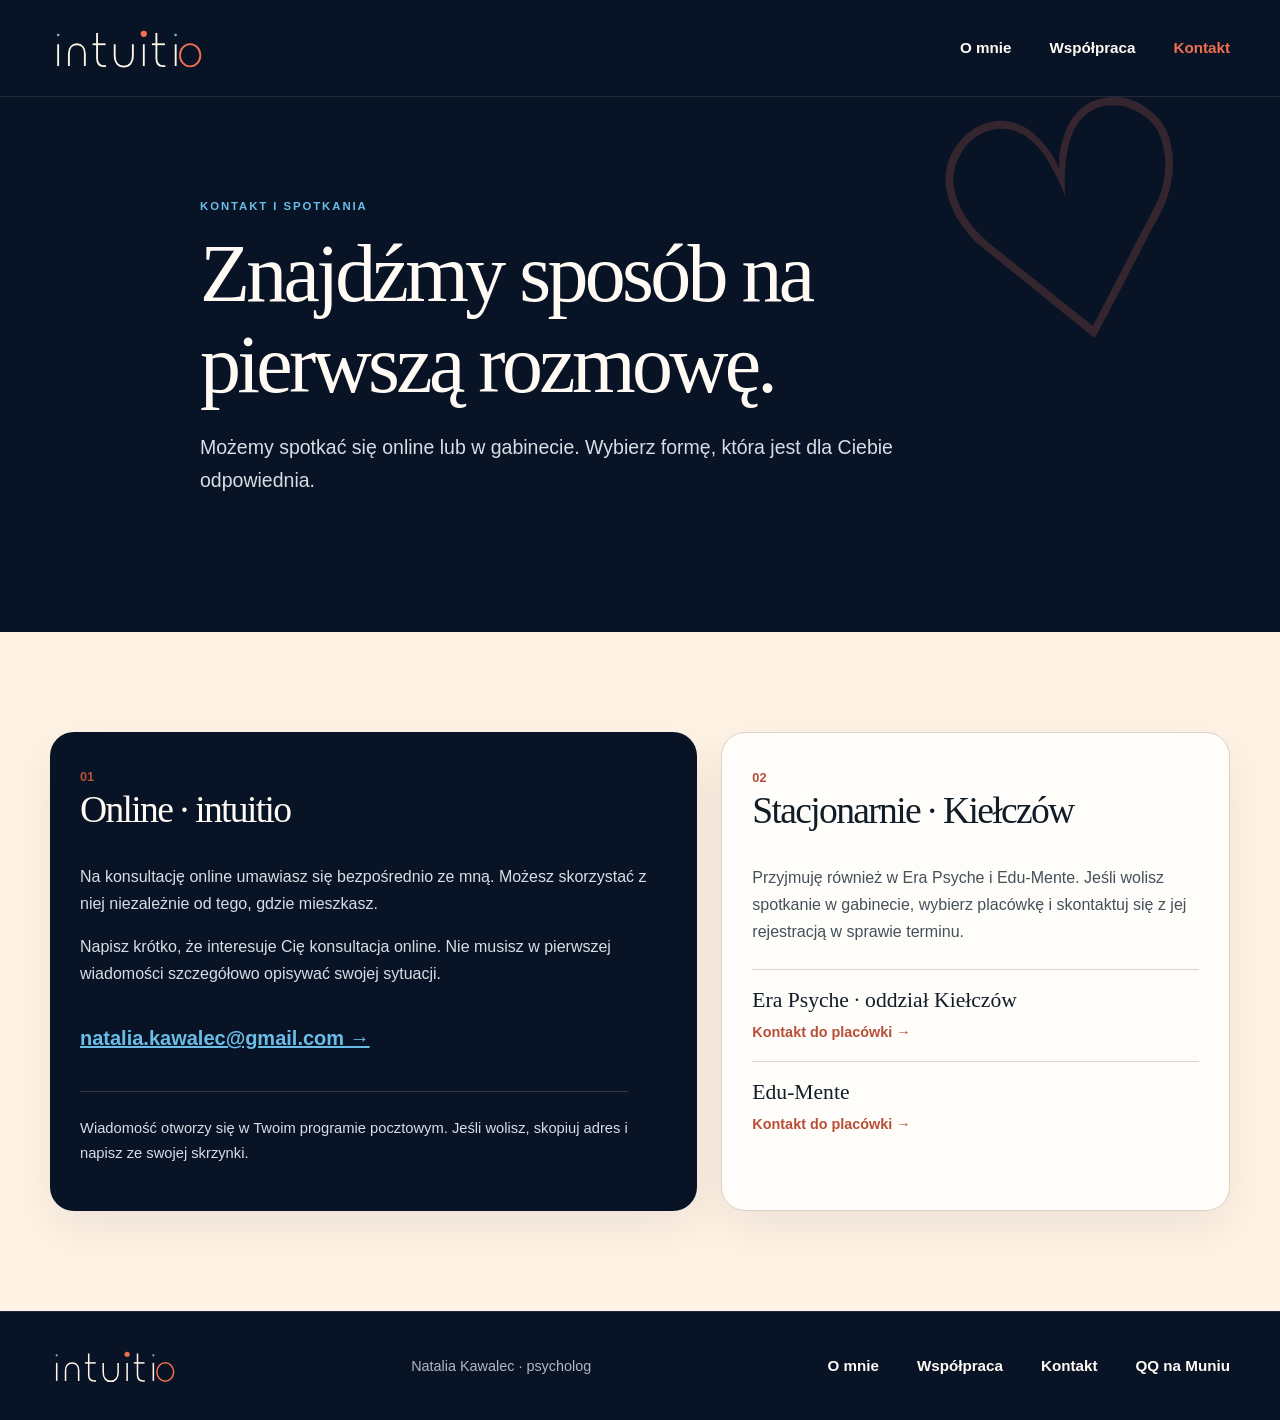
==== kontakt.html @ 8f4c76d5 "Add files via upload" ====
<!doctype html>
<html lang="pl">
<head>
  <meta charset="utf-8"><meta name="viewport" content="width=device-width, initial-scale=1">
  <meta name="description" content="Konsultacje online z Natalią Kawalec oraz spotkania stacjonarne w Kiełczowie.">
  <link rel="canonical" href="https://in2itio.pl/kontakt.html">
  <meta property="og:type" content="website"><meta property="og:locale" content="pl_PL"><meta property="og:title" content="Kontakt — intuitio"><meta property="og:description" content="Konsultacje online i spotkania stacjonarne w Kiełczowie."><meta property="og:url" content="https://in2itio.pl/kontakt.html"><meta property="og:image" content="https://in2itio.pl/assets/images/natalia-hero-1600.jpg">
  <title>Kontakt i konsultacje — intuitio</title><link rel="icon" href="assets/favicon.svg" type="image/svg+xml"><link rel="stylesheet" href="styles.css">
</head>
<body>
  <a class="skip-link" href="#main">Przejdź do treści</a>
  <header class="site-header site-header-dark"><div class="wrap header-inner"><a class="brand" href="index.html" aria-label="intuitio — strona główna"><img src="assets/logo-light.svg" alt="intuitio" width="160" height="49"></a><nav aria-label="Menu główne"><a href="o-mnie.html">O mnie</a><a href="wspolpraca.html">Współpraca</a><a href="kontakt.html" aria-current="page">Kontakt</a></nav></div></header>
  <main id="main">
    <section class="page-hero"><div class="wrap narrow"><p class="eyebrow">Kontakt i spotkania</p><h1>Znajdźmy sposób na pierwszą rozmowę.</h1><p>Możemy spotkać się online lub w gabinecie. Wybierz formę, która jest dla Ciebie odpowiednia.</p></div></section>
    <section class="section section-cream"><div class="wrap contact-grid">
      <article class="soft-card contact-primary"><span class="number">01</span><h2>Online · intuitio</h2><p>Na konsultację online umawiasz się bezpośrednio ze mną. Możesz skorzystać z niej niezależnie od tego, gdzie mieszkasz.</p><p>Napisz krótko, że interesuje Cię konsultacja online. Nie musisz w pierwszej wiadomości szczegółowo opisywać swojej sytuacji.</p><a class="email-link" href="mailto:natalia.kawalec@gmail.com?subject=Konsultacja%20online%20%E2%80%94%20intuitio">natalia.kawalec@gmail.com →</a><p class="contact-note">Wiadomość otworzy się w Twoim programie pocztowym. Jeśli wolisz, skopiuj adres i napisz ze swojej skrzynki.</p></article>
      <article class="soft-card" id="stacjonarnie"><span class="number">02</span><h2>Stacjonarnie · Kiełczów</h2><p>Przyjmuję również w Era Psyche i Edu-Mente. Jeśli wolisz spotkanie w gabinecie, wybierz placówkę i skontaktuj się z jej rejestracją w sprawie terminu.</p><div class="place-list"><a class="place-link" href="https://www.erapsyche.com.pl/kontakt/" target="_blank" rel="noopener noreferrer"><strong>Era Psyche · oddział Kiełczów</strong><span>Kontakt do placówki →</span></a><a class="place-link" href="https://edu-mente.pl/kontakt/" target="_blank" rel="noopener noreferrer"><strong>Edu-Mente</strong><span>Kontakt do placówki →</span></a></div></article>
    </div></section>
  </main>
  <footer class="site-footer site-footer-dark"><div class="wrap footer-inner"><a class="footer-brand" href="index.html"><img src="assets/logo-light.svg" alt="intuitio" width="130" height="40"></a><p>Natalia Kawalec · psycholog</p><nav aria-label="Menu w stopce"><a href="o-mnie.html">O mnie</a><a href="wspolpraca.html">Współpraca</a><a href="kontakt.html">Kontakt</a><a href="https://www.facebook.com/qqmuniu/" target="_blank" rel="noopener noreferrer">QQ na Muniu</a></nav></div></footer>
</body></html>
---- styles.css ----
:root{--navy:#081426;--navy-2:#101c2d;--ink:#101c27;--ink-soft:#45515b;--cream:#fff3e5;--paper:#fffaf3;--coral:#f06f4f;--coral-dark:#b94e37;--blue:#69bde7;--gold:#f6b84f;--pink:#facdc9;--line:#dfd1c3;--serif:Georgia,"Times New Roman",serif;--sans:Arial,Helvetica,sans-serif;--shadow:0 18px 50px #08142614}
*{box-sizing:border-box}html{scroll-behavior:smooth}body{margin:0;background:var(--paper);color:var(--ink);font:16px/1.7 var(--sans);text-rendering:optimizeLegibility}a{color:inherit}img{max-width:100%;height:auto}h1,h2,h3,p{margin-top:0}h1,h2,h3{line-height:1.12}h1,h2{font-family:var(--serif);font-weight:400;letter-spacing:-.045em}h1{font-size:clamp(3.4rem,6.4vw,6.8rem)}h2{font-size:clamp(2.55rem,4.3vw,4.8rem)}h3{font-size:1.28rem;letter-spacing:-.02em}p{max-width:67ch}.wrap{width:min(1180px,calc(100% - 48px));margin-inline:auto}.narrow{max-width:880px}.skip-link{position:absolute;top:-100px;left:16px;z-index:20;background:white;color:var(--navy);padding:10px 16px}.skip-link:focus{top:12px}.site-header{position:relative;z-index:10;background:var(--paper);border-bottom:1px solid var(--line)}.site-header-dark{background:var(--navy);color:var(--paper);border-color:#ffffff18}.home .site-header{position:absolute;inset:0 0 auto;background:transparent}.header-inner{display:flex;align-items:center;justify-content:space-between;gap:28px;min-height:96px}.brand img{display:block;width:152px}.site-header nav,.site-footer nav{display:flex;gap:clamp(18px,3vw,38px);align-items:center}.site-header nav a,.site-footer nav a{text-decoration:none;font-size:.95rem;font-weight:700}.site-header nav a:hover,.site-footer nav a:hover,.site-header nav a[aria-current]{color:var(--coral)}a:focus-visible{outline:3px solid var(--blue);outline-offset:4px;border-radius:5px}.eyebrow{text-transform:uppercase;letter-spacing:.17em;font-size:.71rem;font-weight:800;color:var(--coral-dark)}.eyebrow-light{color:var(--blue)}.dot{display:inline-block;width:8px;height:8px;border-radius:50%;background:var(--coral);margin-right:10px}.button{display:inline-flex;align-items:center;justify-content:center;gap:24px;background:var(--coral);color:white;padding:15px 25px;border-radius:999px;text-decoration:none;font-weight:800;line-height:1.3;box-shadow:0 8px 24px #f06f4f25;transition:transform .2s,background .2s}.button:hover{transform:translateY(-2px);background:#dc5a3d}.button span{font-size:1.25rem;font-weight:400}.text-link{display:inline-block;color:var(--coral-dark);font-weight:800;text-decoration-thickness:1px;text-underline-offset:6px}
.hero{position:relative;isolation:isolate;min-height:760px;background:var(--navy);color:var(--paper);overflow:hidden}.hero-photo{position:absolute;z-index:-2;inset:0 0 0 44%;background-image:linear-gradient(90deg,var(--navy) 0%,#081426ce 25%,transparent 61%),url("assets/images/natalia-hero-1600.jpg");background-size:cover;background-position:62% center}.hero:after{content:"";position:absolute;z-index:-1;inset:0;background:linear-gradient(90deg,#081426 0%,#081426f5 37%,transparent 65%)}.hero-inner{display:flex;align-items:center;min-height:760px;padding:135px 0 90px}.hero-copy{width:min(670px,60%)}.hero h1{margin-bottom:26px}.hero h1 em{display:block;color:var(--coral);font-weight:400}.hero-lead{font-size:clamp(1.08rem,1.65vw,1.35rem);line-height:1.6;color:#f8eee2}.signature{font-size:1.42rem;font-weight:800;margin:28px 0}.signature span{color:var(--blue)}.hero-heart{position:absolute;right:4%;top:16%;color:var(--coral);font:400 9rem/1 var(--serif);transform:rotate(-12deg)}.hero-doodle{position:absolute;color:var(--blue);font-size:3.2rem}.hero-doodle-left{left:3%;top:24%}
.section{padding-block:100px;position:relative}.section-cream{background:var(--cream)}.section-navy{background:var(--navy);color:var(--paper)}.section-navy .eyebrow{color:var(--gold)}.section-navy p:not(.eyebrow){color:#d7dde4}.wave-top{margin-top:-1px;padding-top:125px;clip-path:ellipse(105% 100% at 50% 100%)}.wave-both{margin-block:-36px;z-index:2;clip-path:polygon(0 6%,8% 4%,18% 5%,30% 3%,42% 5%,54% 4%,67% 6%,80% 4%,91% 5%,100% 2%,100% 95%,92% 97%,80% 96%,68% 98%,55% 96%,42% 98%,30% 96%,16% 98%,7% 96%,0 98%)}.section-intro{max-width:720px;margin-bottom:46px}.section-intro>p:last-child{color:var(--ink-soft);font-size:1.12rem}.topic-grid{display:grid;grid-template-columns:repeat(4,1fr);gap:18px}.topic-card{position:relative;background:transparent;padding:6px 12px 10px;text-align:center}.topic-card h3{margin:17px 0 8px}.topic-card p{font-size:.95rem;color:var(--ink-soft);line-height:1.55}.topic-card>a{font-size:.88rem;font-weight:800;color:var(--coral-dark);text-underline-offset:5px}.topic-symbol{display:grid;place-items:center;width:112px;height:102px;margin-inline:auto;border-radius:47% 53% 58% 42% / 45% 45% 55% 55%;font:400 3.8rem/1 var(--serif);color:var(--navy);transform:rotate(-4deg)}.topic-symbol.blue{background:#a9d9f0}.topic-symbol.coral{background:#ef8a70;color:white}.topic-symbol.gold{background:#f9c268}.topic-symbol.pink{background:var(--pink)}
.compact-audience{padding-block:110px 125px}.audience-layout{display:grid;grid-template-columns:.8fr 1.2fr;gap:90px}.audience-list p{max-width:none;margin:0;padding:15px 0;border-bottom:1px solid #ffffff26;font:400 clamp(1.2rem,2vw,1.7rem)/1.3 var(--serif);color:var(--paper)!important}.audience-list p span{font:800 .75rem var(--sans);color:var(--gold);margin-right:22px}.button-outline{margin-top:32px;background:transparent;border:1px solid var(--gold);color:var(--gold);box-shadow:none}.button-outline:hover{background:#ffffff10}
.meetings{padding-block:145px}.meeting-layout{display:grid;grid-template-columns:.72fr 1.28fr;gap:70px}.meeting-lead{color:var(--ink-soft)}.meeting-options{border-left:1px solid var(--line);padding-left:50px}.meeting-row{display:grid;grid-template-columns:auto 1fr;gap:24px;padding:28px 0}.meeting-row+ .meeting-row{border-top:1px solid var(--line)}.meeting-row h3{font:400 2rem/1.15 var(--serif);margin-bottom:10px}.meeting-row p{color:var(--ink-soft);margin-bottom:10px}.meeting-icon{display:grid;place-items:center;width:72px;height:72px;border-radius:50%;font-size:2.5rem;color:var(--navy)}.meeting-icon.blue{background:#a9d9f0}.meeting-icon.pink{background:var(--pink)}
.paths{padding:130px 0 110px}.paths-grid{display:grid;grid-template-columns:1.25fr .75fr;gap:80px;align-items:center}.path-about h2{max-width:680px}.qq-card{min-height:310px;display:flex;flex-direction:column;align-items:center;justify-content:center;text-align:center;padding:40px;border:3px solid var(--blue);border-radius:49% 51% 48% 52% / 42% 46% 54% 58%;color:var(--paper);text-decoration:none;transform:rotate(-3deg);transition:transform .2s,background .2s}.qq-card:hover{transform:rotate(0deg) translateY(-3px);background:#ffffff08}.qq-mark{font:italic 2rem/1.2 var(--serif);margin-bottom:15px}.qq-card strong{font-size:1.13rem;max-width:250px;margin-bottom:24px}.qq-card>span:last-child{color:var(--blue);font-weight:800}.contact-cta{background:var(--coral);color:white;padding:80px 0}.contact-cta .eyebrow{color:var(--navy)}.contact-cta-inner{display:flex;align-items:center;justify-content:space-between;gap:60px}.contact-cta h2{margin-bottom:15px}.button-dark{flex:none;background:var(--navy);box-shadow:none}.button-dark:hover{background:#172b43}
.site-footer{background:var(--paper);border-top:1px solid var(--line)}.site-footer-dark{background:var(--navy);color:var(--paper);border-color:#ffffff18}.footer-inner{display:flex;align-items:center;justify-content:space-between;gap:24px;padding-block:35px}.footer-brand img{width:125px;display:block}.footer-inner p{margin:0;color:#aeb8c2!important;font-size:.9rem}
.page-hero{background:var(--navy);color:var(--paper);padding:100px 0 115px;position:relative;overflow:hidden}.page-hero:after{content:"♡";position:absolute;right:5%;top:-25px;color:#f06f4f30;font:400 20rem/1 var(--serif);transform:rotate(-12deg)}.page-hero h1{margin-bottom:20px;max-width:900px}.page-hero p:last-child{font-size:1.22rem;color:#d7dde4;position:relative;z-index:1}.page-hero .eyebrow{color:var(--blue)}.three-grid{display:grid;grid-template-columns:repeat(3,1fr);gap:20px;margin-top:40px}.soft-card{background:#fffdf9;border:1px solid var(--line);padding:30px;border-radius:24px;box-shadow:var(--shadow)}.soft-card h3{font:400 1.75rem/1.18 var(--serif)}.soft-card p{color:var(--ink-soft)}.number{color:var(--coral-dark);font-weight:800;font-size:.8rem}.detail-grid{display:grid;grid-template-columns:repeat(2,1fr);gap:35px 60px;margin-top:40px}.detail-grid article{border-top:1px solid var(--line);padding-top:24px}.detail-grid h3{font:400 1.75rem/1.2 var(--serif)}.detail-grid p{color:var(--ink-soft)}.split{display:grid;grid-template-columns:1fr 1fr;gap:80px}.reading{font-size:1.08rem}.reading p{margin-bottom:22px}.reading .button{margin-top:12px}.section-navy .reading p{color:#e3e8e8}.about-layout{display:grid;grid-template-columns:.82fr 1.18fr;gap:85px;align-items:center}.about-photo{position:relative}.about-photo img{display:block;width:100%;max-height:700px;object-fit:cover;object-position:center 27%;border-radius:220px 220px 28px 28px;box-shadow:var(--shadow)}.about-photo:after{content:"z uważnością\A i konkretem";white-space:pre;position:absolute;right:-28px;bottom:45px;background:var(--blue);padding:20px 25px;border-radius:50%;font:italic 1.15rem/1.25 var(--serif);text-align:center;transform:rotate(7deg)}.contact-grid{display:grid;grid-template-columns:1.12fr .88fr;gap:24px}.contact-grid h2{font-size:2.35rem}.contact-primary{background:var(--navy);color:var(--paper);border:0}.contact-primary p{color:#d7dde4}.email-link{display:inline-block;margin-top:18px;font-weight:800;color:var(--blue);font-size:clamp(1rem,2vw,1.25rem);overflow-wrap:anywhere}.place-list{display:grid;gap:16px;margin-top:24px}.place-link{display:block;border-top:1px solid var(--line);padding-top:18px;text-decoration:none}.place-link strong{display:block;font:400 1.35rem/1.2 var(--serif);margin-bottom:4px}.place-link span{color:var(--coral-dark);font-weight:800;font-size:.9rem}.contact-note{margin-top:36px;padding-top:24px;border-top:1px solid #ffffff28;font-size:.92rem}
@media(max-width:950px){.hero,.hero-inner{min-height:710px}.hero-copy{width:67%}.hero-photo{inset:0 0 0 35%;background-position:60% center}.topic-grid{grid-template-columns:repeat(2,1fr);gap:35px}.audience-layout,.about-layout{gap:45px}.meeting-layout{grid-template-columns:1fr;gap:15px}.meeting-options{border-left:0;padding-left:0}.three-grid{grid-template-columns:1fr 1fr}.paths-grid{gap:45px}.contact-cta-inner{align-items:flex-start;flex-direction:column;gap:25px}.footer-inner{flex-wrap:wrap}}
@media(max-width:680px){.wrap{width:min(100% - 32px,1180px)}.header-inner{min-height:82px;flex-wrap:wrap;justify-content:center;gap:2px;padding:12px 0}.brand img{width:120px}.site-header nav{width:100%;justify-content:center;gap:25px}.site-header nav a{font-size:.84rem}.home .site-header{position:absolute}.hero{min-height:790px}.hero-inner{min-height:790px;align-items:flex-end;padding:150px 0 76px}.hero-photo{inset:0;background-image:linear-gradient(180deg,#08142655 0%,#08142620 30%,#081426 72%),url("assets/images/natalia-portret-960.jpg");background-position:center 18%;background-size:cover}.hero:after{background:linear-gradient(180deg,#08142620 0%,#081426 76%)}.hero-copy{width:100%}.hero h1{font-size:clamp(3rem,13vw,4.35rem);margin-bottom:18px}.hero h1 em{display:inline}.hero-lead{font-size:1rem;line-height:1.5}.signature{font-size:1.16rem;margin:19px 0}.hero-heart{font-size:5rem;right:5%;top:19%}.hero-doodle{display:none}.section{padding-block:72px}.wave-top{padding-top:90px;clip-path:ellipse(145% 100% at 50% 100%)}.wave-both{margin-block:-18px;padding-block:95px;clip-path:polygon(0 2%,25% 4%,52% 2%,78% 4%,100% 2%,100% 98%,72% 96%,48% 98%,23% 96%,0 98%)}.topic-grid,.three-grid,.detail-grid,.audience-layout,.split,.about-layout,.contact-grid,.paths-grid{grid-template-columns:1fr}.topic-grid{gap:30px}.topic-card{padding-inline:5px}.audience-layout,.split,.about-layout{gap:28px}.meeting-row{grid-template-columns:1fr;gap:16px}.meeting-row h3{font-size:1.75rem}.paths{padding-block:95px}.qq-card{min-height:270px;max-width:380px;margin:10px auto 0}.page-hero{padding:72px 0 82px}.page-hero:after{font-size:12rem}.soft-card{padding:25px}.about-photo{max-width:420px;margin-inline:auto}.about-photo:after{right:-5px}.footer-inner{flex-direction:column;align-items:flex-start}.site-footer nav{flex-wrap:wrap;gap:18px 24px}.contact-cta{padding:65px 0}.button{padding:14px 20px}.contact-cta .button{font-size:.88rem;max-width:100%;overflow-wrap:anywhere}}
@media(prefers-reduced-motion:reduce){html{scroll-behavior:auto}.button,.qq-card{transition:none}}

/* Safeguards for narrow viewports and long Polish copy. */
body{overflow-x:hidden}.hero-copy,.wrap,.section-intro,.meeting-layout>*,.paths-grid>*,.contact-cta-inner>*{min-width:0}
@media(max-width:680px){.wrap{width:calc(100% - 32px);max-width:1180px}.section-intro,.reading,.hero-copy{width:100%;max-width:100%;min-width:0}h1,h2,h3,p{max-width:100%;overflow-wrap:break-word}.section h2{font-size:clamp(2.25rem,10.5vw,3rem)}}
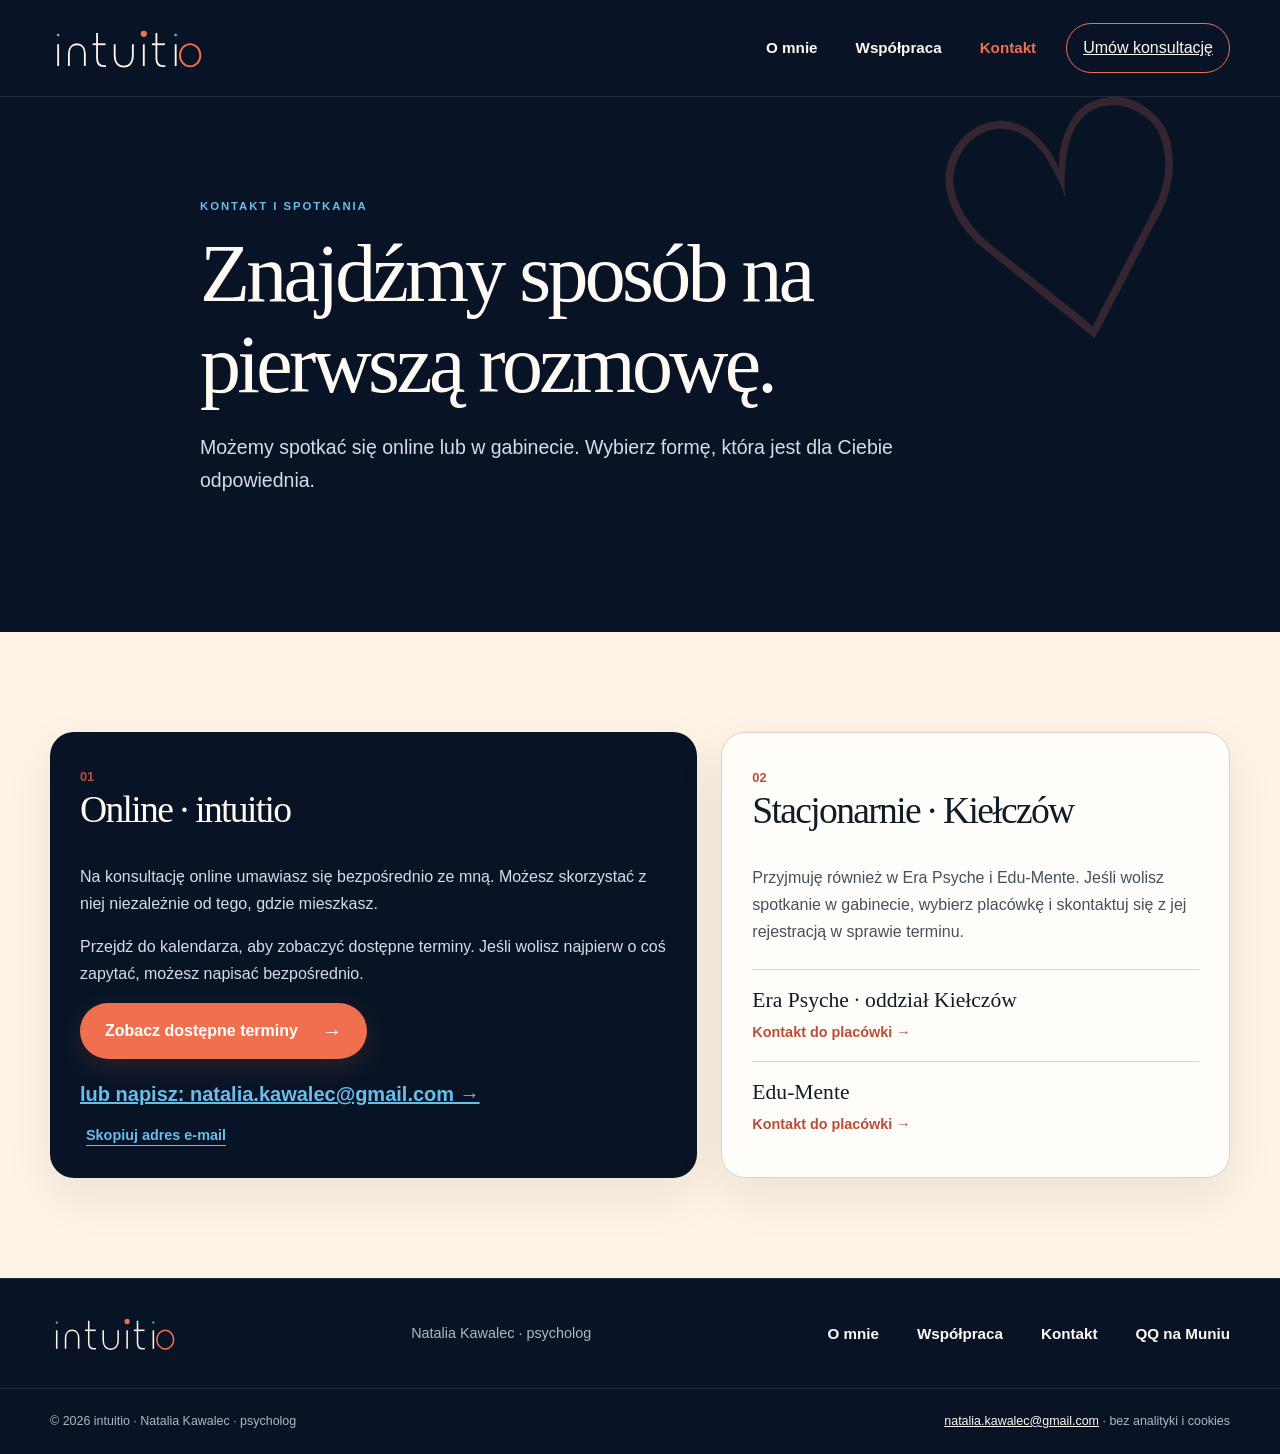
==== commit 9729c60e: "Add files via upload" ====
--- a/kontakt.html
+++ b/kontakt.html
@@ -9,13 +9,14 @@
 </head>
 <body>
   <a class="skip-link" href="#main">Przejdź do treści</a>
-  <header class="site-header site-header-dark"><div class="wrap header-inner"><a class="brand" href="index.html" aria-label="intuitio — strona główna"><img src="assets/logo-light.svg" alt="intuitio" width="160" height="49"></a><nav aria-label="Menu główne"><a href="o-mnie.html">O mnie</a><a href="wspolpraca.html">Współpraca</a><a href="kontakt.html" aria-current="page">Kontakt</a></nav></div></header>
+  <header class="site-header site-header-dark"><div class="wrap header-inner"><a class="brand" href="index.html" aria-label="intuitio — strona główna"><img src="assets/logo-light.svg" alt="intuitio" width="160" height="49"></a><div class="header-actions"><nav aria-label="Menu główne"><a href="o-mnie.html">O mnie</a><a href="wspolpraca.html">Współpraca</a><a href="kontakt.html" aria-current="page">Kontakt</a></nav><a class="header-cta" href="rezerwacja.html">Umów konsultację</a></div></div></header>
   <main id="main">
     <section class="page-hero"><div class="wrap narrow"><p class="eyebrow">Kontakt i spotkania</p><h1>Znajdźmy sposób na pierwszą rozmowę.</h1><p>Możemy spotkać się online lub w gabinecie. Wybierz formę, która jest dla Ciebie odpowiednia.</p></div></section>
     <section class="section section-cream"><div class="wrap contact-grid">
-      <article class="soft-card contact-primary"><span class="number">01</span><h2>Online · intuitio</h2><p>Na konsultację online umawiasz się bezpośrednio ze mną. Możesz skorzystać z niej niezależnie od tego, gdzie mieszkasz.</p><p>Napisz krótko, że interesuje Cię konsultacja online. Nie musisz w pierwszej wiadomości szczegółowo opisywać swojej sytuacji.</p><a class="email-link" href="mailto:natalia.kawalec@gmail.com?subject=Konsultacja%20online%20%E2%80%94%20intuitio">natalia.kawalec@gmail.com →</a><p class="contact-note">Wiadomość otworzy się w Twoim programie pocztowym. Jeśli wolisz, skopiuj adres i napisz ze swojej skrzynki.</p></article>
+      <article class="soft-card contact-primary"><span class="number">01</span><h2>Online · intuitio</h2><p>Na konsultację online umawiasz się bezpośrednio ze mną. Możesz skorzystać z niej niezależnie od tego, gdzie mieszkasz.</p><p>Przejdź do kalendarza, aby zobaczyć dostępne terminy. Jeśli wolisz najpierw o coś zapytać, możesz napisać bezpośrednio.</p><a class="button" href="rezerwacja.html">Zobacz dostępne terminy <span aria-hidden="true">→</span></a><br><a class="email-link" href="mailto:natalia.kawalec@gmail.com?subject=Konsultacja%20online%20%E2%80%94%20intuitio">lub napisz: natalia.kawalec@gmail.com →</a><br><button class="copy-email" type="button" data-copy-email="natalia.kawalec@gmail.com">Skopiuj adres e-mail</button></article>
       <article class="soft-card" id="stacjonarnie"><span class="number">02</span><h2>Stacjonarnie · Kiełczów</h2><p>Przyjmuję również w Era Psyche i Edu-Mente. Jeśli wolisz spotkanie w gabinecie, wybierz placówkę i skontaktuj się z jej rejestracją w sprawie terminu.</p><div class="place-list"><a class="place-link" href="https://www.erapsyche.com.pl/kontakt/" target="_blank" rel="noopener noreferrer"><strong>Era Psyche · oddział Kiełczów</strong><span>Kontakt do placówki →</span></a><a class="place-link" href="https://edu-mente.pl/kontakt/" target="_blank" rel="noopener noreferrer"><strong>Edu-Mente</strong><span>Kontakt do placówki →</span></a></div></article>
     </div></section>
   </main>
-  <footer class="site-footer site-footer-dark"><div class="wrap footer-inner"><a class="footer-brand" href="index.html"><img src="assets/logo-light.svg" alt="intuitio" width="130" height="40"></a><p>Natalia Kawalec · psycholog</p><nav aria-label="Menu w stopce"><a href="o-mnie.html">O mnie</a><a href="wspolpraca.html">Współpraca</a><a href="kontakt.html">Kontakt</a><a href="https://www.facebook.com/qqmuniu/" target="_blank" rel="noopener noreferrer">QQ na Muniu</a></nav></div></footer>
+  <footer class="site-footer site-footer-dark"><div class="wrap footer-inner"><a class="footer-brand" href="index.html"><img src="assets/logo-light.svg" alt="intuitio" width="130" height="40"></a><p>Natalia Kawalec · psycholog</p><nav aria-label="Menu w stopce"><a href="o-mnie.html">O mnie</a><a href="wspolpraca.html">Współpraca</a><a href="kontakt.html">Kontakt</a><a href="https://www.facebook.com/qqmuniu/" target="_blank" rel="noopener noreferrer">QQ na Muniu</a></nav></div><div class="formal-footer"><div class="wrap formal-footer-inner"><p>© 2026 intuitio · Natalia Kawalec · psycholog</p><p><a href="mailto:natalia.kawalec@gmail.com">natalia.kawalec@gmail.com</a> · bez analityki i cookies</p></div></div></footer>
+  <script src="app.js" defer></script>
 </body></html>
--- a/styles.css
+++ b/styles.css
@@ -11,6 +11,15 @@
 @media(max-width:680px){.wrap{width:min(100% - 32px,1180px)}.header-inner{min-height:82px;flex-wrap:wrap;justify-content:center;gap:2px;padding:12px 0}.brand img{width:120px}.site-header nav{width:100%;justify-content:center;gap:25px}.site-header nav a{font-size:.84rem}.home .site-header{position:absolute}.hero{min-height:790px}.hero-inner{min-height:790px;align-items:flex-end;padding:150px 0 76px}.hero-photo{inset:0;background-image:linear-gradient(180deg,#08142655 0%,#08142620 30%,#081426 72%),url("assets/images/natalia-portret-960.jpg");background-position:center 18%;background-size:cover}.hero:after{background:linear-gradient(180deg,#08142620 0%,#081426 76%)}.hero-copy{width:100%}.hero h1{font-size:clamp(3rem,13vw,4.35rem);margin-bottom:18px}.hero h1 em{display:inline}.hero-lead{font-size:1rem;line-height:1.5}.signature{font-size:1.16rem;margin:19px 0}.hero-heart{font-size:5rem;right:5%;top:19%}.hero-doodle{display:none}.section{padding-block:72px}.wave-top{padding-top:90px;clip-path:ellipse(145% 100% at 50% 100%)}.wave-both{margin-block:-18px;padding-block:95px;clip-path:polygon(0 2%,25% 4%,52% 2%,78% 4%,100% 2%,100% 98%,72% 96%,48% 98%,23% 96%,0 98%)}.topic-grid,.three-grid,.detail-grid,.audience-layout,.split,.about-layout,.contact-grid,.paths-grid{grid-template-columns:1fr}.topic-grid{gap:30px}.topic-card{padding-inline:5px}.audience-layout,.split,.about-layout{gap:28px}.meeting-row{grid-template-columns:1fr;gap:16px}.meeting-row h3{font-size:1.75rem}.paths{padding-block:95px}.qq-card{min-height:270px;max-width:380px;margin:10px auto 0}.page-hero{padding:72px 0 82px}.page-hero:after{font-size:12rem}.soft-card{padding:25px}.about-photo{max-width:420px;margin-inline:auto}.about-photo:after{right:-5px}.footer-inner{flex-direction:column;align-items:flex-start}.site-footer nav{flex-wrap:wrap;gap:18px 24px}.contact-cta{padding:65px 0}.button{padding:14px 20px}.contact-cta .button{font-size:.88rem;max-width:100%;overflow-wrap:anywhere}}
 @media(prefers-reduced-motion:reduce){html{scroll-behavior:auto}.button,.qq-card{transition:none}}
 
+.booking-page{padding:72px 0 95px;background:linear-gradient(135deg,var(--cream),#fffaf3 62%);min-height:calc(100vh - 168px)}.booking-shell{display:grid;grid-template-columns:.76fr 1.24fr;background:#fffdf9;border:1px solid var(--line);border-radius:30px;overflow:hidden;box-shadow:0 24px 70px #08142618}.booking-info{padding:48px;background:var(--navy);color:var(--paper)}.back-link{display:inline-block;margin-bottom:55px;color:var(--blue);font-weight:800;text-underline-offset:5px}.booking-info h1{font-size:clamp(2.6rem,4.5vw,4.5rem)}.booking-info>p:not(.eyebrow):not(.booking-privacy){color:#d7dde4}.booking-details{margin:38px 0 0}.booking-details>div{display:grid;grid-template-columns:34px 1fr;gap:12px;padding:16px 0;border-top:1px solid #ffffff20}.booking-details dt{color:var(--blue);font-size:1.4rem}.booking-details dd{margin:0}.booking-details strong,.booking-details span{display:block}.booking-details span{color:#aeb9c4;font-size:.92rem}.booking-privacy{margin:30px 0 0;padding:18px;border:1px solid #ffffff1f;border-radius:16px;color:#c8d2db;font-size:.88rem}.calendar-panel{padding:48px}.calendar-heading{display:flex;align-items:flex-start;justify-content:space-between;gap:24px;border-bottom:1px solid var(--line);padding-bottom:24px}.calendar-heading h2{font-size:2.25rem;margin:0}.calendar-status{flex:none;background:var(--pink);color:var(--coral-dark);padding:7px 13px;border-radius:999px;font-size:.76rem;font-weight:800}.calendar-placeholder{display:grid;grid-template-columns:1fr .82fr;gap:36px;padding-top:34px}.mini-calendar{align-self:start}.mini-calendar-head{display:flex;justify-content:space-between;font-weight:800;margin-bottom:25px}.weekdays,.days{display:grid;grid-template-columns:repeat(7,1fr);gap:7px;text-align:center}.weekdays span{font-size:.7rem;color:#6c747b;font-weight:800}.days i,.days b{display:grid;place-items:center;aspect-ratio:1;font-style:normal;font-size:.85rem;border-radius:50%}.days b{font-weight:500}.days .selected{background:var(--coral);color:white;font-weight:800}.booking-message{align-self:center;text-align:center;background:var(--cream);padding:32px 24px;border-radius:22px}.booking-message>span:first-child{display:block;color:var(--blue);font-size:2.5rem}.booking-message h3{font:400 1.45rem/1.25 var(--serif)}.booking-message p{font-size:.92rem;color:var(--ink-soft)}.booking-message .button{font-size:.84rem;padding:13px 17px}
+@media(max-width:900px){.booking-shell{grid-template-columns:1fr}.booking-info,.calendar-panel{padding:38px}.back-link{margin-bottom:35px}}
+@media(max-width:680px){.booking-page{padding:24px 0 55px}.booking-shell{border-radius:20px}.booking-info,.calendar-panel{padding:28px 22px}.booking-info h1{font-size:2.75rem}.calendar-heading{display:block}.calendar-status{display:inline-block;margin-top:14px}.calendar-placeholder{grid-template-columns:1fr}.booking-message{padding:26px 18px}}
+
+.header-actions{display:flex;align-items:center;gap:clamp(14px,2.5vw,30px)}.header-cta{padding:10px 16px;border:1px solid var(--coral);border-radius:999px;color:var(--paper)!important}.header-cta:hover{background:var(--coral);color:white!important}.copy-email{display:inline-flex;align-items:center;margin-top:14px;border:0;background:transparent;color:var(--blue);font:800 .9rem/1.3 var(--sans);text-decoration:underline;text-underline-offset:5px;cursor:pointer}.copy-email.is-copied{color:#9fe0bd}.faq-grid{display:grid;grid-template-columns:.75fr 1.25fr;gap:80px}.faq-list{border-top:1px solid var(--line)}.faq-item{border-bottom:1px solid var(--line);padding:0}.faq-item summary{cursor:pointer;list-style:none;padding:22px 42px 22px 0;font-weight:800;position:relative}.faq-item summary::-webkit-details-marker{display:none}.faq-item summary:after{content:"+";position:absolute;right:6px;top:15px;color:var(--coral);font:400 2rem/1 var(--serif)}.faq-item[open] summary:after{content:"−"}.faq-item p{padding:0 40px 22px 0;color:var(--ink-soft)}.scope-note{background:var(--navy);color:var(--paper);border-radius:28px;padding:38px}.scope-note h3{font:400 1.8rem/1.2 var(--serif)}.scope-note p{color:#d7dde4}.scope-note a{color:var(--blue);font-weight:800}.formal-footer{border-top:1px solid #ffffff18;padding:22px 0;color:#aeb8c2;font-size:.78rem}.formal-footer-inner{display:flex;justify-content:space-between;gap:24px;flex-wrap:wrap}.formal-footer p{margin:0}.formal-footer a{color:var(--paper)}.topic-card,.soft-card{transition:transform .22s,box-shadow .22s}.topic-card:hover{transform:translateY(-4px)}.soft-card:hover{transform:translateY(-3px);box-shadow:0 22px 55px #08142620}.text-link,.email-link,.site-header nav a{transition:color .2s,text-decoration-color .2s}.reveal-ready{opacity:0;transform:translateY(16px);transition:opacity .5s ease,transform .5s ease}.reveal-ready.is-visible{opacity:1;transform:none}
+@media(max-width:900px){.header-actions{gap:18px}.faq-grid{grid-template-columns:1fr;gap:30px}}
+@media(max-width:680px){.header-actions{width:100%;justify-content:center;flex-wrap:wrap;gap:8px 22px}.header-cta{padding:7px 12px}.faq-item summary{padding-right:34px}.scope-note{padding:28px 22px}.formal-footer-inner{display:block}.formal-footer p+p{margin-top:6px}}
+@media(prefers-reduced-motion:reduce){.reveal-ready{opacity:1;transform:none;transition:none}.topic-card,.soft-card{transition:none}}
+
 /* Safeguards for narrow viewports and long Polish copy. */
 body{overflow-x:hidden}.hero-copy,.wrap,.section-intro,.meeting-layout>*,.paths-grid>*,.contact-cta-inner>*{min-width:0}
 @media(max-width:680px){.wrap{width:calc(100% - 32px);max-width:1180px}.section-intro,.reading,.hero-copy{width:100%;max-width:100%;min-width:0}h1,h2,h3,p{max-width:100%;overflow-wrap:break-word}.section h2{font-size:clamp(2.25rem,10.5vw,3rem)}}
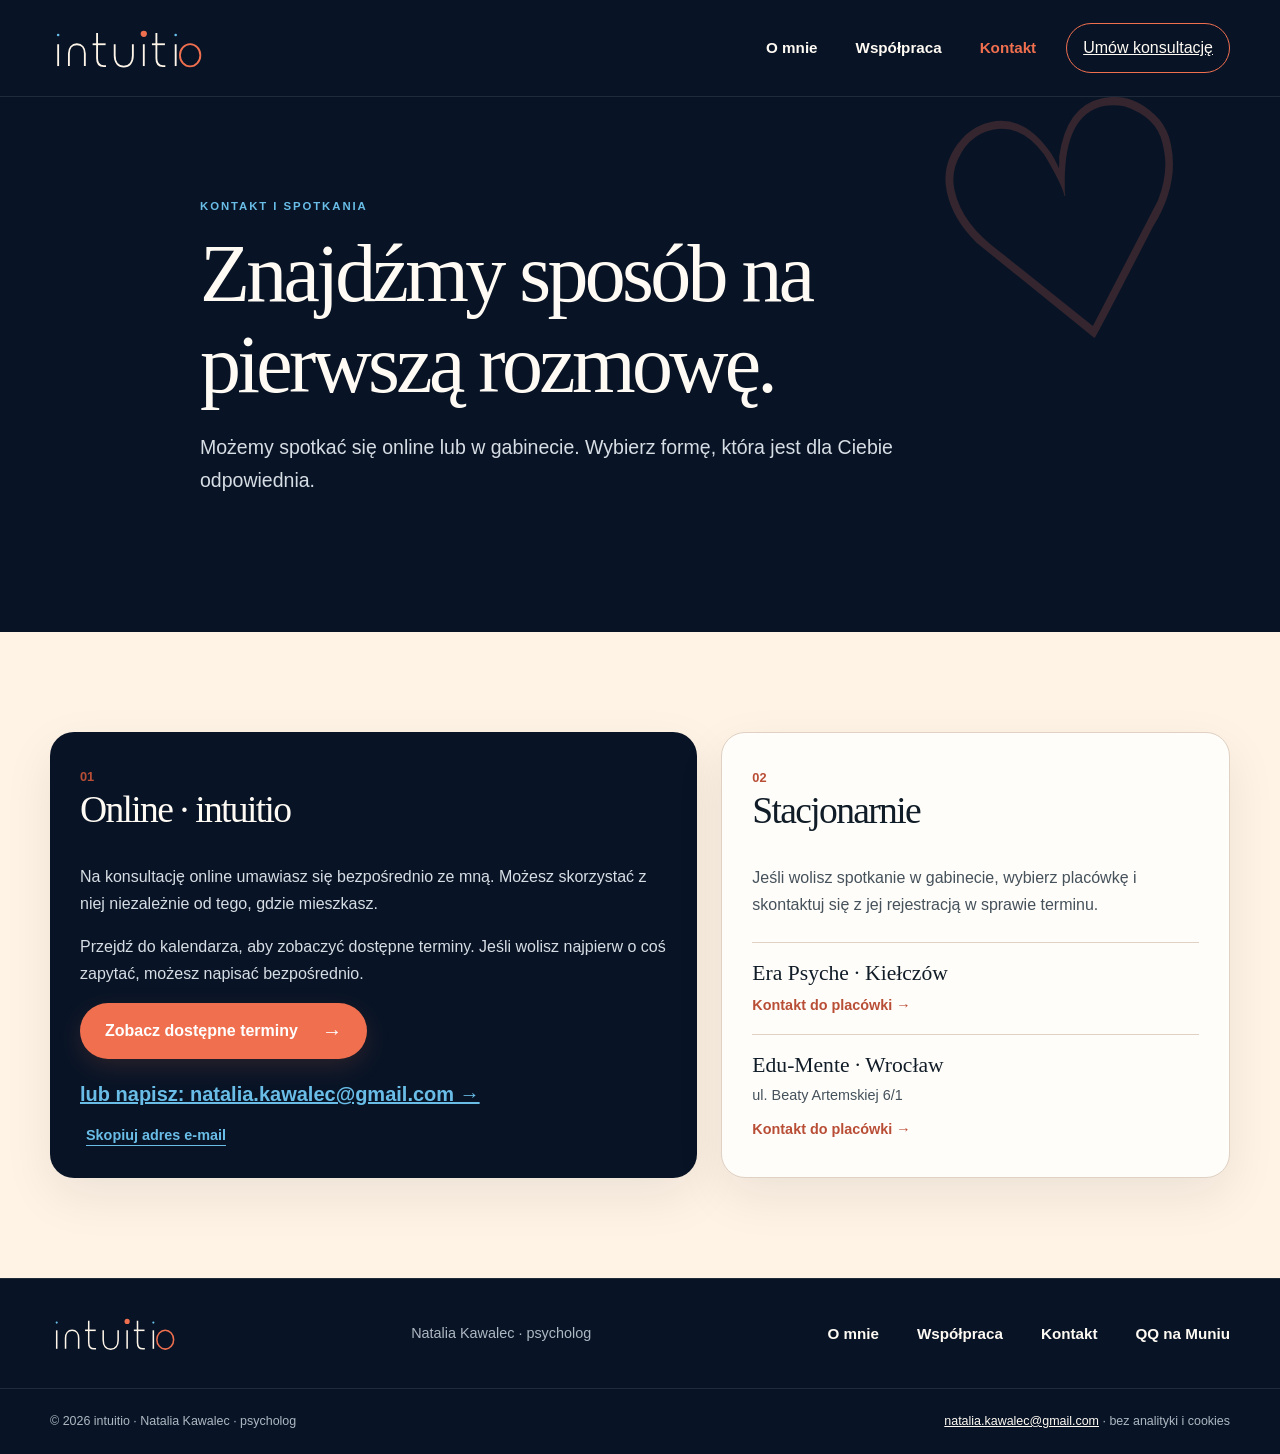
==== commit 711a4fd2: "Add files via upload" ====
--- a/kontakt.html
+++ b/kontakt.html
@@ -2,9 +2,9 @@
 <html lang="pl">
 <head>
   <meta charset="utf-8"><meta name="viewport" content="width=device-width, initial-scale=1">
-  <meta name="description" content="Konsultacje online z Natalią Kawalec oraz spotkania stacjonarne w Kiełczowie.">
+  <meta name="description" content="Konsultacje online z Natalią Kawalec oraz spotkania stacjonarne w Kiełczowie i we Wrocławiu.">
   <link rel="canonical" href="https://in2itio.pl/kontakt.html">
-  <meta property="og:type" content="website"><meta property="og:locale" content="pl_PL"><meta property="og:title" content="Kontakt — intuitio"><meta property="og:description" content="Konsultacje online i spotkania stacjonarne w Kiełczowie."><meta property="og:url" content="https://in2itio.pl/kontakt.html"><meta property="og:image" content="https://in2itio.pl/assets/images/natalia-hero-1600.jpg">
+  <meta property="og:type" content="website"><meta property="og:locale" content="pl_PL"><meta property="og:title" content="Kontakt — intuitio"><meta property="og:description" content="Konsultacje online i spotkania stacjonarne w Kiełczowie oraz we Wrocławiu."><meta property="og:url" content="https://mpzadsystem.github.io/Intuitio/kontakt.html"><meta property="og:image" content="https://mpzadsystem.github.io/Intuitio/assets/images/intuitio-og.jpg">
   <title>Kontakt i konsultacje — intuitio</title><link rel="icon" href="assets/favicon.svg" type="image/svg+xml"><link rel="stylesheet" href="styles.css">
 </head>
 <body>
@@ -14,7 +14,7 @@
     <section class="page-hero"><div class="wrap narrow"><p class="eyebrow">Kontakt i spotkania</p><h1>Znajdźmy sposób na pierwszą rozmowę.</h1><p>Możemy spotkać się online lub w gabinecie. Wybierz formę, która jest dla Ciebie odpowiednia.</p></div></section>
     <section class="section section-cream"><div class="wrap contact-grid">
       <article class="soft-card contact-primary"><span class="number">01</span><h2>Online · intuitio</h2><p>Na konsultację online umawiasz się bezpośrednio ze mną. Możesz skorzystać z niej niezależnie od tego, gdzie mieszkasz.</p><p>Przejdź do kalendarza, aby zobaczyć dostępne terminy. Jeśli wolisz najpierw o coś zapytać, możesz napisać bezpośrednio.</p><a class="button" href="rezerwacja.html">Zobacz dostępne terminy <span aria-hidden="true">→</span></a><br><a class="email-link" href="mailto:natalia.kawalec@gmail.com?subject=Konsultacja%20online%20%E2%80%94%20intuitio">lub napisz: natalia.kawalec@gmail.com →</a><br><button class="copy-email" type="button" data-copy-email="natalia.kawalec@gmail.com">Skopiuj adres e-mail</button></article>
-      <article class="soft-card" id="stacjonarnie"><span class="number">02</span><h2>Stacjonarnie · Kiełczów</h2><p>Przyjmuję również w Era Psyche i Edu-Mente. Jeśli wolisz spotkanie w gabinecie, wybierz placówkę i skontaktuj się z jej rejestracją w sprawie terminu.</p><div class="place-list"><a class="place-link" href="https://www.erapsyche.com.pl/kontakt/" target="_blank" rel="noopener noreferrer"><strong>Era Psyche · oddział Kiełczów</strong><span>Kontakt do placówki →</span></a><a class="place-link" href="https://edu-mente.pl/kontakt/" target="_blank" rel="noopener noreferrer"><strong>Edu-Mente</strong><span>Kontakt do placówki →</span></a></div></article>
+      <article class="soft-card" id="stacjonarnie"><span class="number">02</span><h2>Stacjonarnie</h2><p>Jeśli wolisz spotkanie w gabinecie, wybierz placówkę i skontaktuj się z jej rejestracją w sprawie terminu.</p><div class="place-list"><a class="place-link" href="https://www.erapsyche.com.pl/kontakt/" target="_blank" rel="noopener noreferrer"><strong>Era Psyche · Kiełczów</strong><span>Kontakt do placówki →</span></a><a class="place-link" href="https://edu-mente.pl/kontakt/" target="_blank" rel="noopener noreferrer"><strong>Edu-Mente · Wrocław</strong><small>ul. Beaty Artemskiej 6/1</small><span>Kontakt do placówki →</span></a></div></article>
     </div></section>
   </main>
   <footer class="site-footer site-footer-dark"><div class="wrap footer-inner"><a class="footer-brand" href="index.html"><img src="assets/logo-light.svg" alt="intuitio" width="130" height="40"></a><p>Natalia Kawalec · psycholog</p><nav aria-label="Menu w stopce"><a href="o-mnie.html">O mnie</a><a href="wspolpraca.html">Współpraca</a><a href="kontakt.html">Kontakt</a><a href="https://www.facebook.com/qqmuniu/" target="_blank" rel="noopener noreferrer">QQ na Muniu</a></nav></div><div class="formal-footer"><div class="wrap formal-footer-inner"><p>© 2026 intuitio · Natalia Kawalec · psycholog</p><p><a href="mailto:natalia.kawalec@gmail.com">natalia.kawalec@gmail.com</a> · bez analityki i cookies</p></div></div></footer>
--- a/styles.css
+++ b/styles.css
@@ -20,6 +20,21 @@
 @media(max-width:680px){.header-actions{width:100%;justify-content:center;flex-wrap:wrap;gap:8px 22px}.header-cta{padding:7px 12px}.faq-item summary{padding-right:34px}.scope-note{padding:28px 22px}.formal-footer-inner{display:block}.formal-footer p+p{margin-top:6px}}
 @media(prefers-reduced-motion:reduce){.reveal-ready{opacity:1;transform:none;transition:none}.topic-card,.soft-card{transition:none}}
 
+/* Skrócona strona główna. */
+.home .hero h1{font-size:clamp(3.15rem,5.15vw,5.55rem);max-width:650px}.home .hero-copy{width:min(690px,61%)}.home .section-intro{margin-bottom:34px}.qq-inline{display:flex;align-items:center;width:max-content;max-width:100%;gap:12px;margin:58px 0 0 auto;padding:12px 18px;border:1px solid #69bde777;border-radius:999px;color:var(--paper);text-decoration:none;transition:background .2s,transform .2s}.qq-inline:hover{background:#ffffff0d;transform:translateY(-2px)}.qq-inline>span{color:var(--coral);font:400 1.8rem/1 var(--serif)}.qq-inline strong{font:italic 1.15rem/1.2 var(--serif)}.qq-inline small{color:#b9c4ce}.qq-inline b{color:var(--blue)}.home .meetings{padding-block:125px}.final-contact{background:var(--coral);padding:54px 0;text-align:center}.final-contact .button{min-width:235px}.final-contact .button-dark{background:var(--navy)}
+@media(max-width:680px){.home .hero h1{font-size:clamp(2.75rem,11.5vw,3.75rem);max-width:350px}.home .hero-copy{width:calc(100vw - 32px);max-width:calc(100vw - 32px);flex:0 0 calc(100vw - 32px)}.home .hero-lead{width:100%;max-width:100%;font-size:.98rem}.qq-inline{margin:42px auto 0;flex-wrap:wrap;justify-content:center;text-align:center;border-radius:24px}.qq-inline small{width:100%;order:3}.home .meetings{padding-block:92px}.final-contact{padding:44px 0}}
+.place-link small{display:block;margin:2px 0 8px;color:var(--ink-soft);font-size:.9rem}
+.topic-icon{display:block;width:124px;height:124px;object-fit:contain;margin:0 auto 16px;filter:drop-shadow(0 8px 14px #08142610)}
+@media(max-width:680px){.topic-icon{width:116px;height:116px}}
+.reveal-ready{opacity:1;transform:translateY(10px);transition:transform .5s ease}.reveal-ready.is-visible{opacity:1;transform:none}
+.qq-inline img{width:46px;height:46px;object-fit:cover;border-radius:50%;flex:none}.qq-inline>span{display:none}
+.meeting-icon-image{display:block;width:76px;height:76px;object-fit:contain;flex:none;filter:drop-shadow(0 7px 12px #08142610)}
+@media(max-width:680px){.meeting-icon-image{width:86px;height:86px}}
+
+.about-profile{background:var(--navy);color:var(--paper);padding:54px 0 72px}.about-profile-inner{position:relative}.about-profile-inner picture{display:block}.about-profile-photo{display:block;width:100%;height:auto;max-height:470px;object-fit:cover;object-position:center;border-radius:30px;box-shadow:0 25px 60px #0000002e}.about-identity{padding:38px 4px 0}.about-identity h1{font-size:clamp(3.4rem,6vw,6rem);margin:0}.about-identity p{margin:8px 0 0;color:var(--coral);font-size:1.25rem;font-weight:800;letter-spacing:.08em;text-transform:lowercase}.about-story{padding-block:105px}.story-reading{max-width:850px;font-size:1.12rem;line-height:1.85}.story-reading p{max-width:none;margin-bottom:32px}.story-reading p:first-child{font:400 clamp(1.35rem,2.2vw,1.7rem)/1.65 var(--serif);color:var(--ink)}.story-reading p:last-child{margin-bottom:0;padding-top:28px;border-top:1px solid var(--line);font-weight:700;color:var(--coral-dark)}
+@media(max-width:680px){.about-profile{padding:28px 0 48px}.about-profile-photo{height:260px;object-position:62% center;border-radius:22px}.about-identity{padding-top:27px}.about-identity h1{font-size:clamp(2.8rem,13vw,4rem)}.about-identity p{font-size:1.05rem}.about-story{padding-block:68px}.story-reading{font-size:1.02rem;line-height:1.78}.story-reading p{margin-bottom:25px}.story-reading p:first-child{font-size:1.22rem;line-height:1.65}}
+
 /* Safeguards for narrow viewports and long Polish copy. */
 body{overflow-x:hidden}.hero-copy,.wrap,.section-intro,.meeting-layout>*,.paths-grid>*,.contact-cta-inner>*{min-width:0}
 @media(max-width:680px){.wrap{width:calc(100% - 32px);max-width:1180px}.section-intro,.reading,.hero-copy{width:100%;max-width:100%;min-width:0}h1,h2,h3,p{max-width:100%;overflow-wrap:break-word}.section h2{font-size:clamp(2.25rem,10.5vw,3rem)}}
+@media(max-width:680px){.about-profile-inner,.story-reading{width:calc(100vw - 32px)!important;max-width:calc(100vw - 32px)!important;margin-inline:auto;min-width:0}.about-identity,.story-reading p{width:100%;max-width:100%;min-width:0}.about-identity h1{font-size:clamp(2.6rem,12vw,3.4rem);white-space:normal;overflow-wrap:anywhere}.about-profile-photo{width:100%;max-width:100%}}
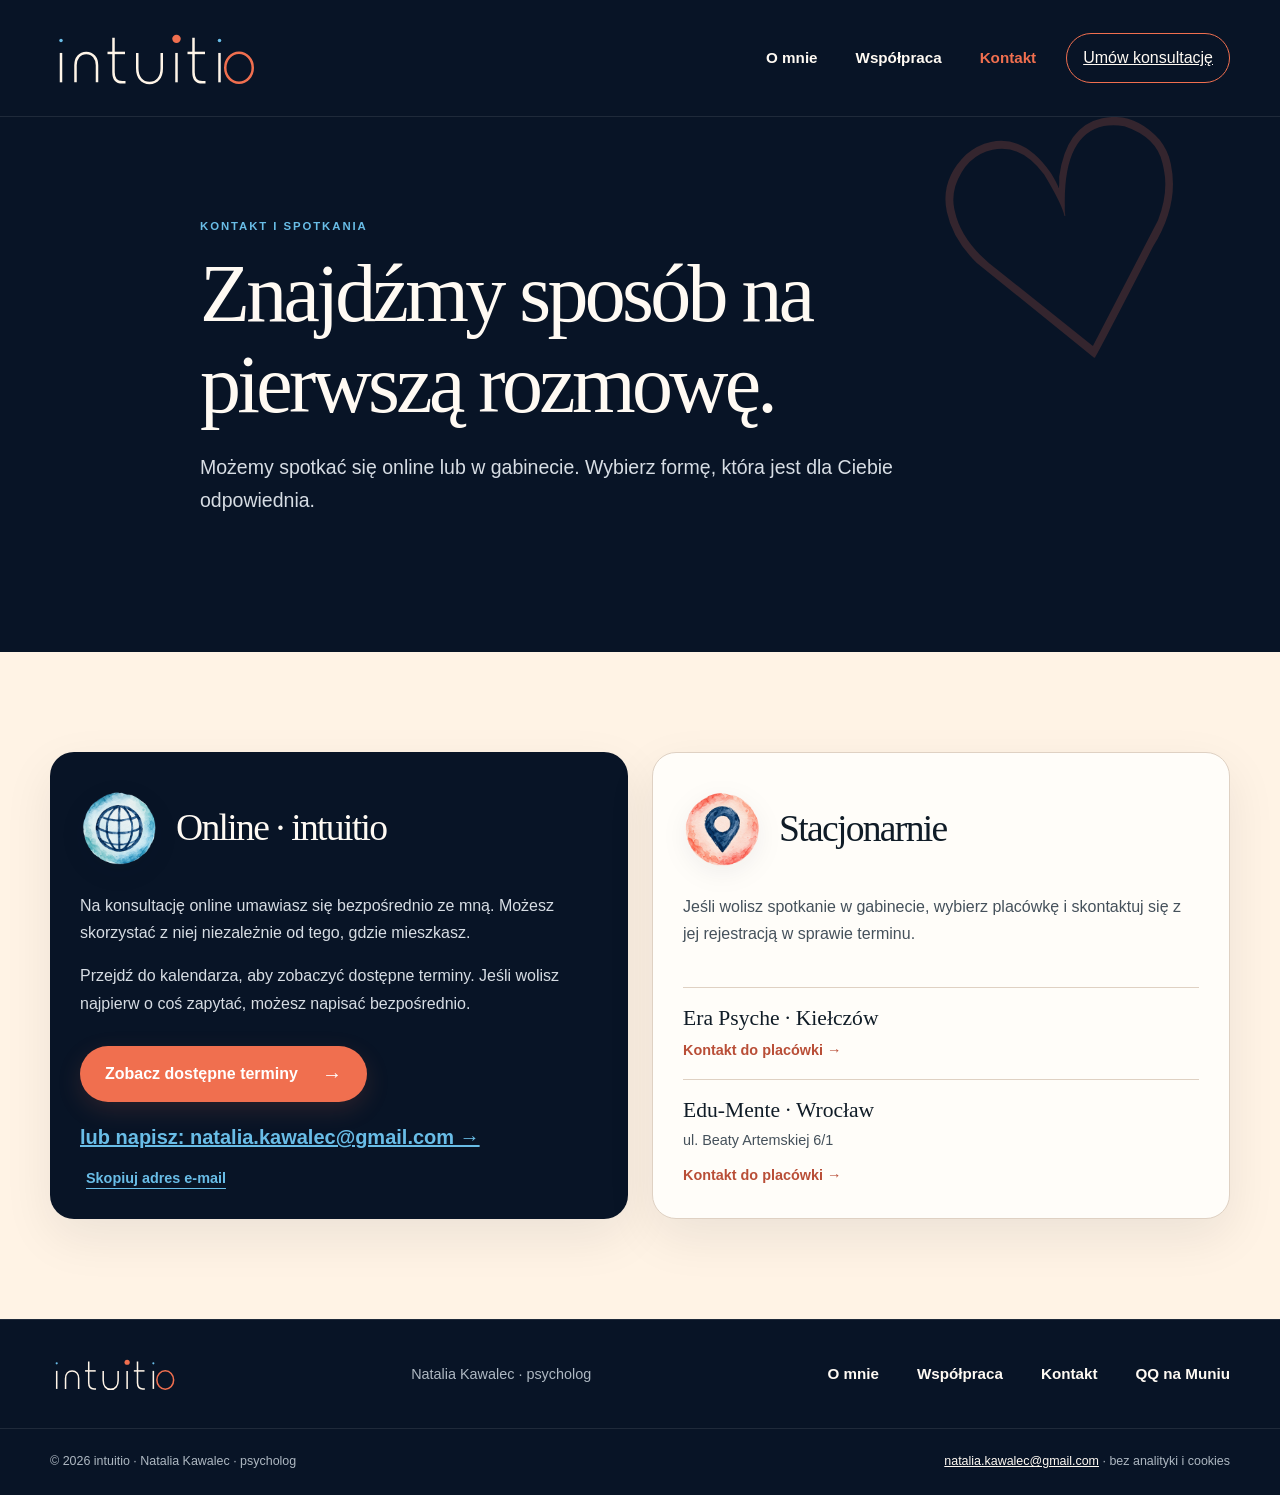
==== commit 1b6dc081: "Add files via upload" ====
--- a/kontakt.html
+++ b/kontakt.html
@@ -13,8 +13,8 @@
   <main id="main">
     <section class="page-hero"><div class="wrap narrow"><p class="eyebrow">Kontakt i spotkania</p><h1>Znajdźmy sposób na pierwszą rozmowę.</h1><p>Możemy spotkać się online lub w gabinecie. Wybierz formę, która jest dla Ciebie odpowiednia.</p></div></section>
     <section class="section section-cream"><div class="wrap contact-grid">
-      <article class="soft-card contact-primary"><span class="number">01</span><h2>Online · intuitio</h2><p>Na konsultację online umawiasz się bezpośrednio ze mną. Możesz skorzystać z niej niezależnie od tego, gdzie mieszkasz.</p><p>Przejdź do kalendarza, aby zobaczyć dostępne terminy. Jeśli wolisz najpierw o coś zapytać, możesz napisać bezpośrednio.</p><a class="button" href="rezerwacja.html">Zobacz dostępne terminy <span aria-hidden="true">→</span></a><br><a class="email-link" href="mailto:natalia.kawalec@gmail.com?subject=Konsultacja%20online%20%E2%80%94%20intuitio">lub napisz: natalia.kawalec@gmail.com →</a><br><button class="copy-email" type="button" data-copy-email="natalia.kawalec@gmail.com">Skopiuj adres e-mail</button></article>
-      <article class="soft-card" id="stacjonarnie"><span class="number">02</span><h2>Stacjonarnie</h2><p>Jeśli wolisz spotkanie w gabinecie, wybierz placówkę i skontaktuj się z jej rejestracją w sprawie terminu.</p><div class="place-list"><a class="place-link" href="https://www.erapsyche.com.pl/kontakt/" target="_blank" rel="noopener noreferrer"><strong>Era Psyche · Kiełczów</strong><span>Kontakt do placówki →</span></a><a class="place-link" href="https://edu-mente.pl/kontakt/" target="_blank" rel="noopener noreferrer"><strong>Edu-Mente · Wrocław</strong><small>ul. Beaty Artemskiej 6/1</small><span>Kontakt do placówki →</span></a></div></article>
+      <article class="soft-card contact-card contact-primary"><div class="contact-card-heading"><img src="assets/images/ikona-online.png" width="224" height="224" alt=""><h2>Online · intuitio</h2></div><p>Na konsultację online umawiasz się bezpośrednio ze mną. Możesz skorzystać z niej niezależnie od tego, gdzie mieszkasz.</p><p>Przejdź do kalendarza, aby zobaczyć dostępne terminy. Jeśli wolisz najpierw o coś zapytać, możesz napisać bezpośrednio.</p><a class="button" href="rezerwacja.html">Zobacz dostępne terminy <span aria-hidden="true">→</span></a><a class="email-link" href="mailto:natalia.kawalec@gmail.com?subject=Konsultacja%20online%20%E2%80%94%20intuitio">lub napisz: natalia.kawalec@gmail.com →</a><button class="copy-email" type="button" data-copy-email="natalia.kawalec@gmail.com">Skopiuj adres e-mail</button></article>
+      <article class="soft-card contact-card" id="stacjonarnie"><div class="contact-card-heading"><img src="assets/images/ikona-stacjonarnie.png" width="224" height="224" alt=""><h2>Stacjonarnie</h2></div><p>Jeśli wolisz spotkanie w gabinecie, wybierz placówkę i skontaktuj się z jej rejestracją w sprawie terminu.</p><div class="place-list"><a class="place-link" href="https://www.erapsyche.com.pl/kontakt/" target="_blank" rel="noopener noreferrer"><strong>Era Psyche · Kiełczów</strong><span>Kontakt do placówki →</span></a><a class="place-link" href="https://edu-mente.pl/kontakt/" target="_blank" rel="noopener noreferrer"><strong>Edu-Mente · Wrocław</strong><small>ul. Beaty Artemskiej 6/1</small><span>Kontakt do placówki →</span></a></div></article>
     </div></section>
   </main>
   <footer class="site-footer site-footer-dark"><div class="wrap footer-inner"><a class="footer-brand" href="index.html"><img src="assets/logo-light.svg" alt="intuitio" width="130" height="40"></a><p>Natalia Kawalec · psycholog</p><nav aria-label="Menu w stopce"><a href="o-mnie.html">O mnie</a><a href="wspolpraca.html">Współpraca</a><a href="kontakt.html">Kontakt</a><a href="https://www.facebook.com/qqmuniu/" target="_blank" rel="noopener noreferrer">QQ na Muniu</a></nav></div><div class="formal-footer"><div class="wrap formal-footer-inner"><p>© 2026 intuitio · Natalia Kawalec · psycholog</p><p><a href="mailto:natalia.kawalec@gmail.com">natalia.kawalec@gmail.com</a> · bez analityki i cookies</p></div></div></footer>
--- a/styles.css
+++ b/styles.css
@@ -14,6 +14,7 @@
 .booking-page{padding:72px 0 95px;background:linear-gradient(135deg,var(--cream),#fffaf3 62%);min-height:calc(100vh - 168px)}.booking-shell{display:grid;grid-template-columns:.76fr 1.24fr;background:#fffdf9;border:1px solid var(--line);border-radius:30px;overflow:hidden;box-shadow:0 24px 70px #08142618}.booking-info{padding:48px;background:var(--navy);color:var(--paper)}.back-link{display:inline-block;margin-bottom:55px;color:var(--blue);font-weight:800;text-underline-offset:5px}.booking-info h1{font-size:clamp(2.6rem,4.5vw,4.5rem)}.booking-info>p:not(.eyebrow):not(.booking-privacy){color:#d7dde4}.booking-details{margin:38px 0 0}.booking-details>div{display:grid;grid-template-columns:34px 1fr;gap:12px;padding:16px 0;border-top:1px solid #ffffff20}.booking-details dt{color:var(--blue);font-size:1.4rem}.booking-details dd{margin:0}.booking-details strong,.booking-details span{display:block}.booking-details span{color:#aeb9c4;font-size:.92rem}.booking-privacy{margin:30px 0 0;padding:18px;border:1px solid #ffffff1f;border-radius:16px;color:#c8d2db;font-size:.88rem}.calendar-panel{padding:48px}.calendar-heading{display:flex;align-items:flex-start;justify-content:space-between;gap:24px;border-bottom:1px solid var(--line);padding-bottom:24px}.calendar-heading h2{font-size:2.25rem;margin:0}.calendar-status{flex:none;background:var(--pink);color:var(--coral-dark);padding:7px 13px;border-radius:999px;font-size:.76rem;font-weight:800}.calendar-placeholder{display:grid;grid-template-columns:1fr .82fr;gap:36px;padding-top:34px}.mini-calendar{align-self:start}.mini-calendar-head{display:flex;justify-content:space-between;font-weight:800;margin-bottom:25px}.weekdays,.days{display:grid;grid-template-columns:repeat(7,1fr);gap:7px;text-align:center}.weekdays span{font-size:.7rem;color:#6c747b;font-weight:800}.days i,.days b{display:grid;place-items:center;aspect-ratio:1;font-style:normal;font-size:.85rem;border-radius:50%}.days b{font-weight:500}.days .selected{background:var(--coral);color:white;font-weight:800}.booking-message{align-self:center;text-align:center;background:var(--cream);padding:32px 24px;border-radius:22px}.booking-message>span:first-child{display:block;color:var(--blue);font-size:2.5rem}.booking-message h3{font:400 1.45rem/1.25 var(--serif)}.booking-message p{font-size:.92rem;color:var(--ink-soft)}.booking-message .button{font-size:.84rem;padding:13px 17px}
 @media(max-width:900px){.booking-shell{grid-template-columns:1fr}.booking-info,.calendar-panel{padding:38px}.back-link{margin-bottom:35px}}
 @media(max-width:680px){.booking-page{padding:24px 0 55px}.booking-shell{border-radius:20px}.booking-info,.calendar-panel{padding:28px 22px}.booking-info h1{font-size:2.75rem}.calendar-heading{display:block}.calendar-status{display:inline-block;margin-top:14px}.calendar-placeholder{grid-template-columns:1fr}.booking-message{padding:26px 18px}}
+.calendar-status-live{background:#d8f0df;color:#24643c}.google-calendar-embed{margin-top:28px;border:1px solid var(--line);border-radius:20px;overflow:hidden;background:white}.google-calendar-embed iframe{display:block;width:100%;min-height:600px;border:0}.calendar-fallback{margin:18px 0 0;color:var(--ink-soft);font-size:.9rem}.calendar-fallback a{color:var(--coral-dark);font-weight:800;text-underline-offset:4px}@media(max-width:680px){.google-calendar-embed{margin-inline:-10px;border-radius:14px}.google-calendar-embed iframe{min-height:650px}.calendar-fallback{font-size:.86rem}}
 
 .header-actions{display:flex;align-items:center;gap:clamp(14px,2.5vw,30px)}.header-cta{padding:10px 16px;border:1px solid var(--coral);border-radius:999px;color:var(--paper)!important}.header-cta:hover{background:var(--coral);color:white!important}.copy-email{display:inline-flex;align-items:center;margin-top:14px;border:0;background:transparent;color:var(--blue);font:800 .9rem/1.3 var(--sans);text-decoration:underline;text-underline-offset:5px;cursor:pointer}.copy-email.is-copied{color:#9fe0bd}.faq-grid{display:grid;grid-template-columns:.75fr 1.25fr;gap:80px}.faq-list{border-top:1px solid var(--line)}.faq-item{border-bottom:1px solid var(--line);padding:0}.faq-item summary{cursor:pointer;list-style:none;padding:22px 42px 22px 0;font-weight:800;position:relative}.faq-item summary::-webkit-details-marker{display:none}.faq-item summary:after{content:"+";position:absolute;right:6px;top:15px;color:var(--coral);font:400 2rem/1 var(--serif)}.faq-item[open] summary:after{content:"−"}.faq-item p{padding:0 40px 22px 0;color:var(--ink-soft)}.scope-note{background:var(--navy);color:var(--paper);border-radius:28px;padding:38px}.scope-note h3{font:400 1.8rem/1.2 var(--serif)}.scope-note p{color:#d7dde4}.scope-note a{color:var(--blue);font-weight:800}.formal-footer{border-top:1px solid #ffffff18;padding:22px 0;color:#aeb8c2;font-size:.78rem}.formal-footer-inner{display:flex;justify-content:space-between;gap:24px;flex-wrap:wrap}.formal-footer p{margin:0}.formal-footer a{color:var(--paper)}.topic-card,.soft-card{transition:transform .22s,box-shadow .22s}.topic-card:hover{transform:translateY(-4px)}.soft-card:hover{transform:translateY(-3px);box-shadow:0 22px 55px #08142620}.text-link,.email-link,.site-header nav a{transition:color .2s,text-decoration-color .2s}.reveal-ready{opacity:0;transform:translateY(16px);transition:opacity .5s ease,transform .5s ease}.reveal-ready.is-visible{opacity:1;transform:none}
 @media(max-width:900px){.header-actions{gap:18px}.faq-grid{grid-template-columns:1fr;gap:30px}}
@@ -38,3 +39,52 @@
 body{overflow-x:hidden}.hero-copy,.wrap,.section-intro,.meeting-layout>*,.paths-grid>*,.contact-cta-inner>*{min-width:0}
 @media(max-width:680px){.wrap{width:calc(100% - 32px);max-width:1180px}.section-intro,.reading,.hero-copy{width:100%;max-width:100%;min-width:0}h1,h2,h3,p{max-width:100%;overflow-wrap:break-word}.section h2{font-size:clamp(2.25rem,10.5vw,3rem)}}
 @media(max-width:680px){.about-profile-inner,.story-reading{width:calc(100vw - 32px)!important;max-width:calc(100vw - 32px)!important;margin-inline:auto;min-width:0}.about-identity,.story-reading p{width:100%;max-width:100%;min-width:0}.about-identity h1{font-size:clamp(2.6rem,12vw,3.4rem);white-space:normal;overflow-wrap:anywhere}.about-profile-photo{width:100%;max-width:100%}}
+
+/* Final content refinements */
+.home .site-header .brand img{width:205px}
+.home .signature{font-size:2.1rem;line-height:1.25}
+.signature-break{display:none}
+.help-heading{display:flex;align-items:flex-end;justify-content:space-between;gap:24px;max-width:none}
+.help-heading h2{margin-bottom:0}
+.help-heading .text-link{flex:none;margin:0 0 10px}
+.audience-list .audience-bullet{font:400 1.35rem/1 var(--sans);color:var(--gold);margin-right:14px}
+.story-reading>p:first-child,.story-reading>p:last-child{font:inherit;color:inherit;font-weight:inherit;line-height:inherit;padding-top:0;border-top:0}
+.about-work{margin:58px 0;padding:48px 0 18px;border-top:1px solid var(--line);border-bottom:1px solid var(--line)}
+.about-work h2{margin:0 0 28px;font-size:clamp(2.2rem,4vw,3.6rem)}
+.about-work p,.about-work p:last-child{font:inherit;color:inherit;font-weight:inherit;line-height:inherit;padding-top:0;border-top:0}
+@media(max-width:680px){.home .site-header .brand img{width:160px}.home .signature{font-size:1.7rem;line-height:1.25}.signature-break{display:block}.help-heading{display:block}.help-heading .text-link{display:inline-block;margin:12px 0 0}.about-work{margin:44px 0;padding:38px 0 13px}.about-work h2{margin-bottom:24px}}
+
+/* Ujednolicony nagłówek i dopracowane karty. */
+.header-inner{min-height:116px}
+.brand{display:block;flex:none;text-decoration:none}
+.brand img,.home .site-header .brand img{width:205px}
+.brand-with-tagline{display:flex;flex-direction:column;align-items:flex-start;gap:5px}
+.brand-tagline{display:flex;align-items:center;color:var(--blue);font-size:.64rem;font-weight:800;letter-spacing:.12em;line-height:1.3;text-transform:uppercase;white-space:nowrap}
+.brand-tagline .dot{width:6px;height:6px;margin-right:8px}
+.card-accent{display:block;width:11px;height:11px;margin-bottom:18px;border-radius:50%;background:var(--coral);box-shadow:18px 0 0 var(--gold)}
+.contact-grid{grid-template-columns:1fr 1fr;align-items:stretch}
+.contact-grid h2{margin:0}
+.contact-card{display:flex;flex-direction:column;height:100%}
+.contact-card-heading{display:flex;align-items:center;gap:18px;min-height:92px;margin-bottom:18px}
+.contact-card-heading img{width:78px;height:78px;object-fit:contain;flex:none;filter:drop-shadow(0 7px 12px #08142610)}
+.contact-primary .button{align-self:flex-start;margin-top:auto}
+.contact-card .email-link{display:block}
+.contact-card .copy-email{align-self:flex-start}
+@media(max-width:820px){
+  .header-inner{flex-direction:column;justify-content:center;gap:12px;padding:16px 0}
+  .header-actions{width:100%;justify-content:center;flex-wrap:wrap;gap:9px 22px}
+  .site-header nav{justify-content:center}
+  .home .hero-inner{padding-top:190px}
+  .contact-grid{grid-template-columns:1fr}
+}
+@media(max-width:680px){
+  .brand img,.home .site-header .brand img{width:160px}
+  .brand-with-tagline{align-items:center}
+  .brand-tagline{font-size:.57rem;letter-spacing:.1em}
+  .header-inner{min-height:0;gap:10px;padding:14px 0}
+  .site-header nav{width:auto;gap:22px}
+  .home .hero-inner{padding-top:205px}
+  .contact-card-heading{min-height:0;gap:14px;margin-bottom:16px}
+  .contact-card-heading img{width:68px;height:68px}
+  .contact-grid h2{font-size:2rem}
+}
